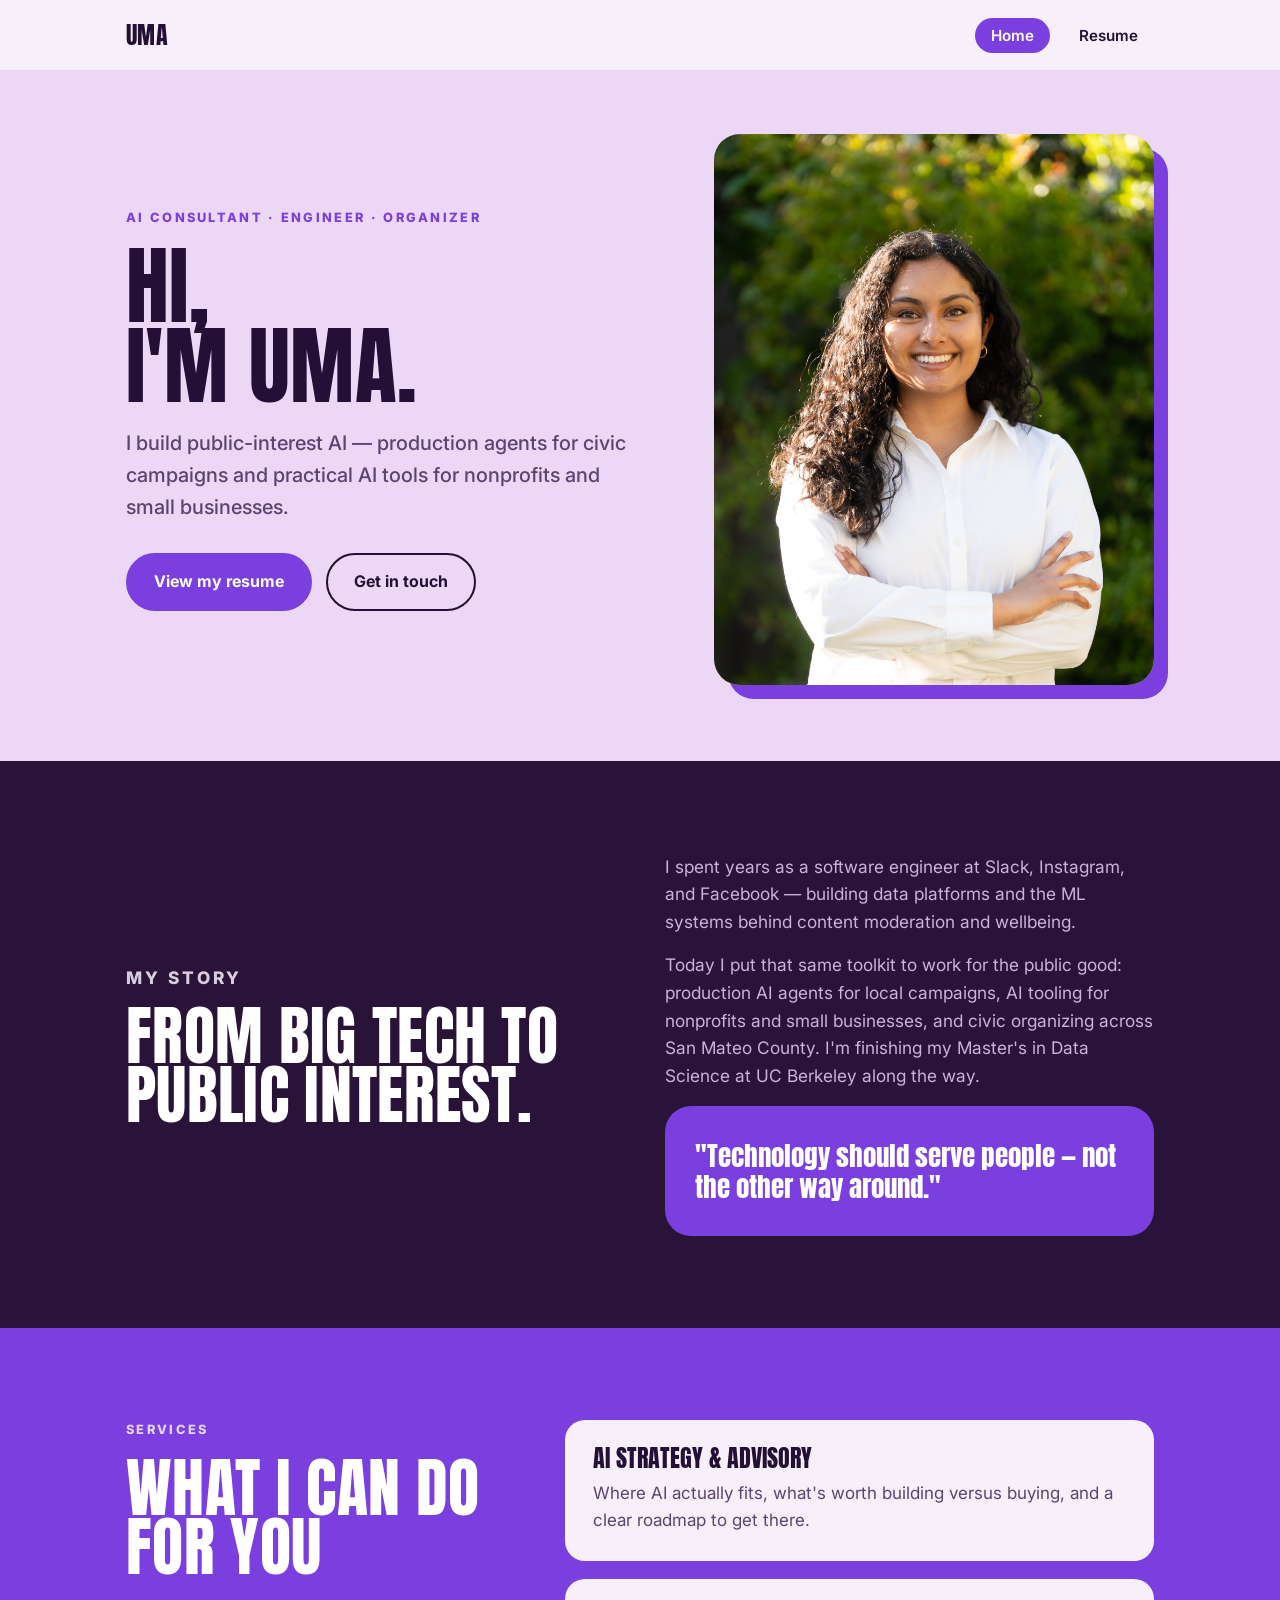
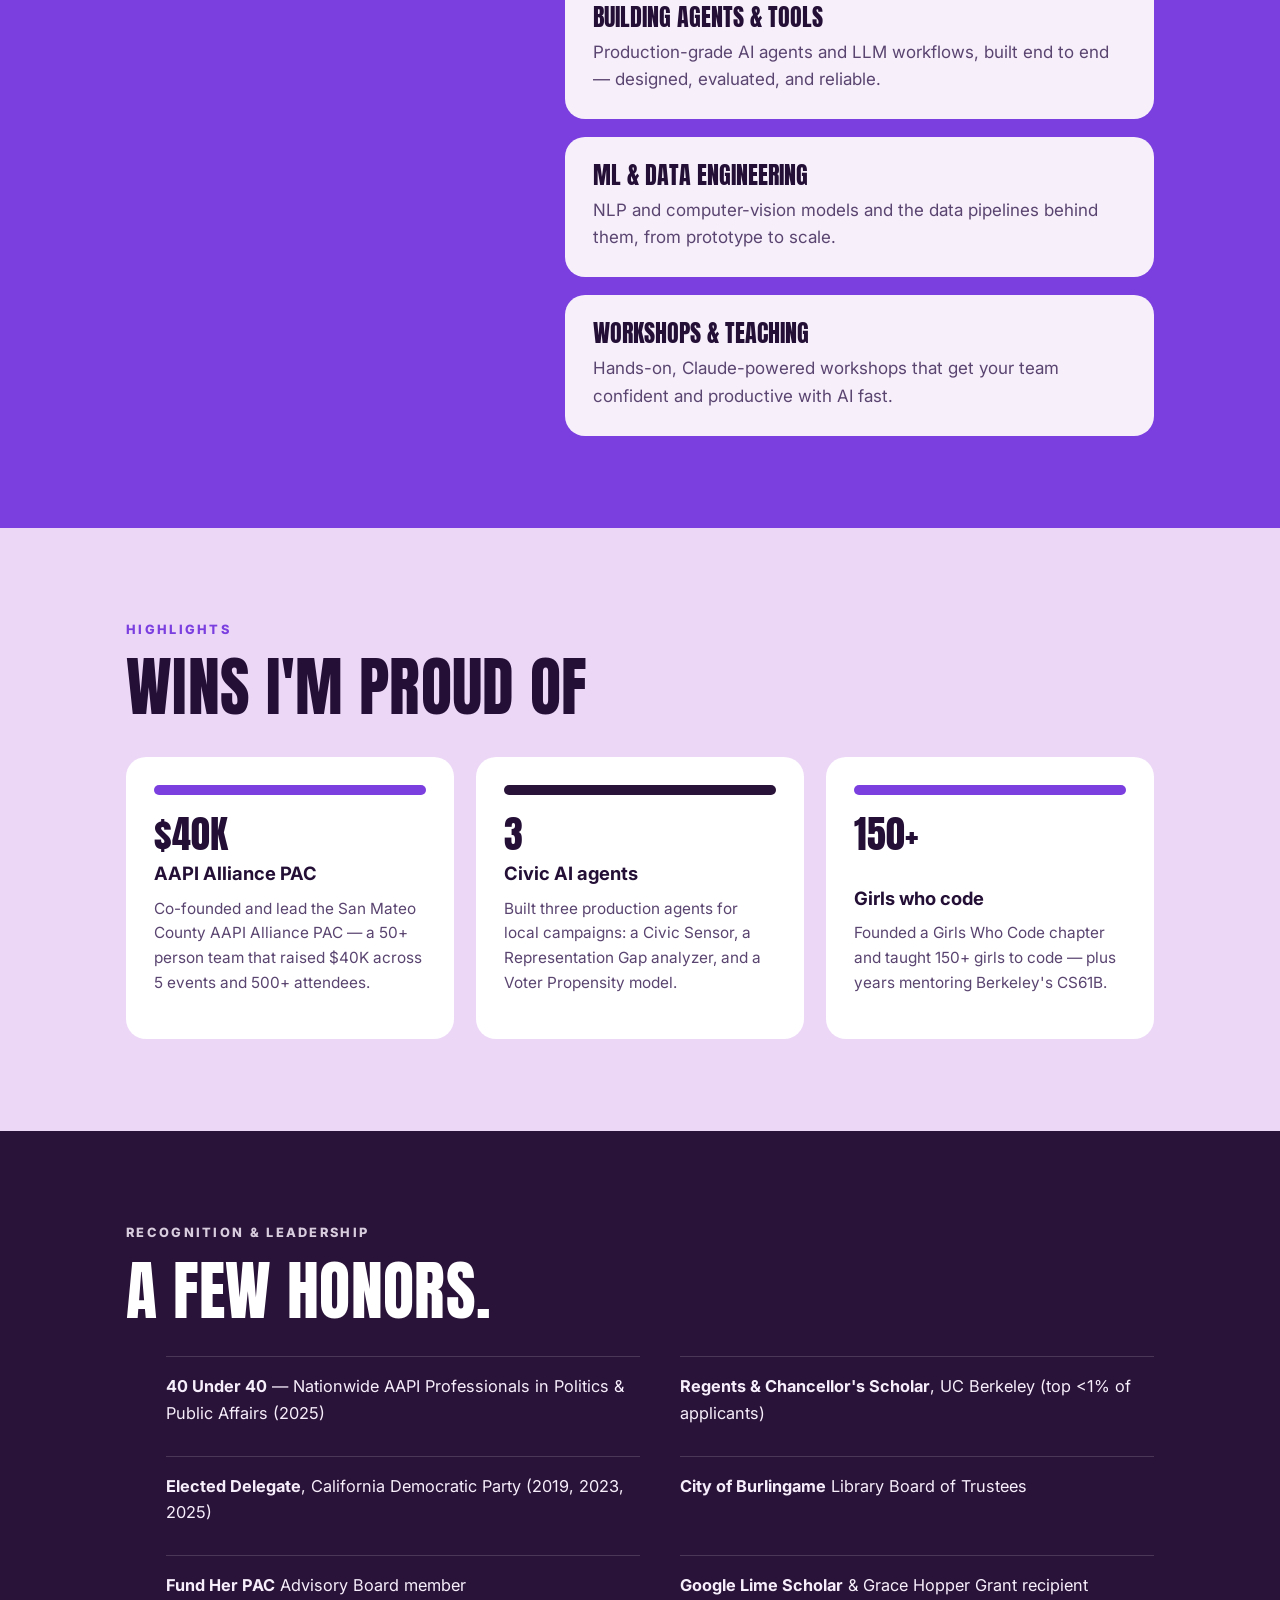
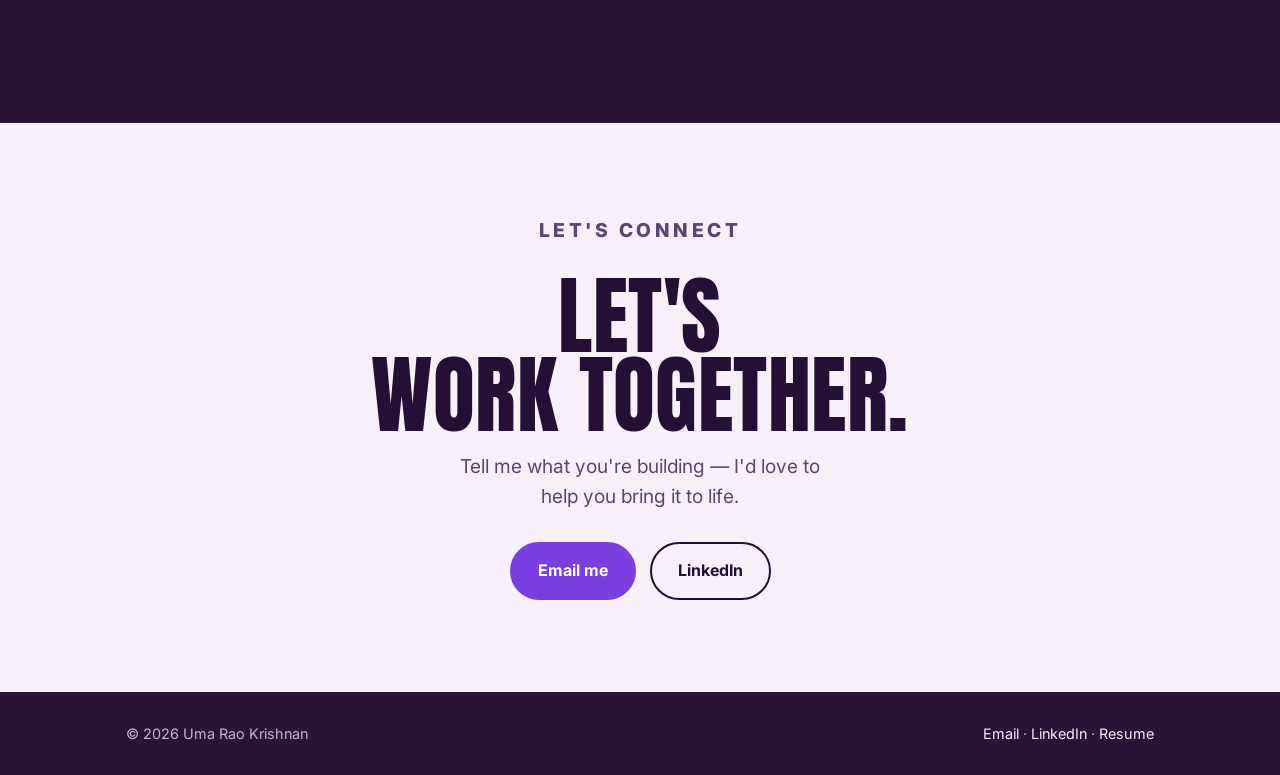
==== index.html @ 7eb32041 "Initial site: bold purple personal site + resume Two-page static site (plain HTML/CSS) for Uma Rao K" ====
<!DOCTYPE html>
<html lang="en">
<head>
  <meta charset="UTF-8" />
  <meta name="viewport" content="width=device-width, initial-scale=1.0" />
  <title>Uma Rao Krishnan</title>
  <meta name="description" content="Uma Rao Krishnan — public-interest AI consultant and engineer, UC Berkeley Master's in Data Science, civic organizer." />
  <link rel="preconnect" href="https://fonts.googleapis.com" />
  <link rel="preconnect" href="https://fonts.gstatic.com" crossorigin />
  <link href="https://fonts.googleapis.com/css2?family=Anton&family=Inter:wght@400;500;600;700;800&display=swap" rel="stylesheet" />
  <link rel="stylesheet" href="css/styles.css" />
</head>
<body>

  <nav class="nav">
    <div class="nav-inner">
      <a class="logo" href="index.html">Uma</a>
      <div class="nav-links">
        <a href="index.html" class="active">Home</a>
        <a href="resume.html">Resume</a>
      </div>
    </div>
  </nav>

  <!-- ============================ HERO ============================ -->
  <header class="hero">
    <div class="wrap hero-grid">
      <div>
        <p class="eyebrow">AI Consultant · Engineer · Organizer</p>
        <h1 class="h-xl">Hi,<br />I'm Uma.</h1>
        <p class="tagline">I build public-interest AI — production agents for civic campaigns and practical AI tools for nonprofits and small businesses.</p>
        <div class="btns">
          <a href="resume.html" class="btn solid-grape">View my resume</a>
          <a href="#connect" class="btn ghost">Get in touch</a>
        </div>
      </div>
      <img class="hero-photo" src="assets/headshot.jpeg" alt="Uma Rao Krishnan" />
    </div>
  </header>

  <!-- =========================== STORY =========================== -->
  <section class="sec bg-dark story">
    <div class="wrap story-grid">
      <div>
        <p class="eyebrow">My story</p>
        <h2 class="h-lg">From big&nbsp;tech to public&nbsp;interest.</h2>
      </div>
      <div>
        <p>I spent years as a software engineer at Slack, Instagram, and Facebook — building data platforms and the ML systems behind content moderation and wellbeing.</p>
        <p>Today I put that same toolkit to work for the public good: production AI agents for local campaigns, AI tooling for nonprofits and small businesses, and civic organizing across San Mateo County. I'm finishing my Master's in Data Science at UC Berkeley along the way.</p>
        <div class="quote">"Technology should serve people — not the other way around."</div>
      </div>
    </div>
  </section>

  <!-- ======================= WHAT I CAN DO ======================= -->
  <section class="sec bg-grape">
    <div class="wrap do-grid">
      <div>
        <p class="eyebrow">Services</p>
        <h2 class="h-lg">What I can do for you</h2>
      </div>
      <div class="cards">
        <div class="card">
          <p class="tag">AI strategy &amp; advisory</p>
          <p>Where AI actually fits, what's worth building versus buying, and a clear roadmap to get there.</p>
        </div>
        <div class="card">
          <p class="tag">Building agents &amp; tools</p>
          <p>Production-grade AI agents and LLM workflows, built end to end — designed, evaluated, and reliable.</p>
        </div>
        <div class="card">
          <p class="tag">ML &amp; data engineering</p>
          <p>NLP and computer-vision models and the data pipelines behind them, from prototype to scale.</p>
        </div>
        <div class="card">
          <p class="tag">Workshops &amp; teaching</p>
          <p>Hands-on, Claude-powered workshops that get your team confident and productive with AI fast.</p>
        </div>
      </div>
    </div>
  </section>

  <!-- =========================== WINS ============================ -->
  <section class="sec bg-lilac">
    <div class="wrap">
      <div class="wins-head">
        <div>
          <p class="eyebrow">Highlights</p>
          <h2 class="h-lg">Wins I'm proud of</h2>
        </div>
      </div>
      <div class="wins">
        <div class="win">
          <div class="swatch" style="background:var(--grape)"></div>
          <p class="num">$40K</p>
          <h3>AAPI Alliance PAC</h3>
          <p>Co-founded and lead the San Mateo County AAPI Alliance PAC — a 50+ person team that raised $40K across 5 events and 500+ attendees.</p>
        </div>
        <div class="win">
          <div class="swatch" style="background:var(--aubergine)"></div>
          <p class="num">3</p>
          <h3>Civic AI agents</h3>
          <p>Built three production agents for local campaigns: a Civic Sensor, a Representation Gap analyzer, and a Voter Propensity model.</p>
        </div>
        <div class="win">
          <div class="swatch" style="background:var(--grape)"></div>
          <p class="num">150+</p>
          <h3>Girls who code</h3>
          <p>Founded a Girls Who Code chapter and taught 150+ girls to code — plus years mentoring Berkeley's CS61B.</p>
        </div>
      </div>
    </div>
  </section>

  <!-- ======================== RECOGNITION ======================== -->
  <section class="sec bg-dark">
    <div class="wrap">
      <p class="eyebrow">Recognition &amp; leadership</p>
      <h2 class="h-lg">A few honors.</h2>
      <ul class="recog">
        <li><b>40 Under 40</b> — Nationwide AAPI Professionals in Politics &amp; Public Affairs (2025)</li>
        <li><b>Regents &amp; Chancellor's Scholar</b>, UC Berkeley (top &lt;1% of applicants)</li>
        <li><b>Elected Delegate</b>, California Democratic Party (2019, 2023, 2025)</li>
        <li><b>City of Burlingame</b> Library Board of Trustees</li>
        <li><b>Fund Her PAC</b> Advisory Board member</li>
        <li><b>Google Lime Scholar</b> &amp; Grace Hopper Grant recipient</li>
      </ul>
    </div>
  </section>

  <!-- ========================== CONNECT ========================== -->
  <section class="sec bg-cream connect" id="connect">
    <div class="wrap">
      <p class="eyebrow">Let's connect</p>
      <h2 class="h-xl">Let's<br />work together.</h2>
      <p>Tell me what you're building — I'd love to help you bring it to life.</p>
      <div class="btns">
        <a href="mailto:umakrishnan@berkeley.edu" class="btn solid-grape">Email me</a>
        <a href="https://www.linkedin.com/in/uma-krishnan/" target="_blank" rel="noopener" class="btn ghost">LinkedIn</a>
      </div>
    </div>
  </section>

  <footer class="foot">
    <div class="wrap">
      <span>© <span id="yr">2026</span> Uma Rao Krishnan</span>
      <span>
        <a href="mailto:umakrishnan@berkeley.edu">Email</a> ·
        <a href="https://www.linkedin.com/in/uma-krishnan/" target="_blank" rel="noopener">LinkedIn</a> ·
        <a href="resume.html">Resume</a>
      </span>
    </div>
  </footer>

  <script src="js/main.js"></script>
</body>
</html>
---- css/styles.css ----
/* ============================================================
   Uma Rao Krishnan — personal site
   "Bold & Poppy" layout (inspired by a Canva template),
   retuned to an all-purple palette. Plain HTML/CSS, no build.
   Retune everything from the color variables in :root.
   ============================================================ */

:root {
  /* Purple color-block palette */
  --cream:     #f7f0fb;   /* lightest lavender-white          */
  --lilac:     #ecd7f7;   /* soft light-purple block          */
  --grape:     #7b3fe0;   /* vivid violet pop block           */
  --grape-dk:  #6a2fce;   /* button hover                     */
  --aubergine: #2a1338;   /* deep plum dark block             */
  --aubergine2:#3c1d51;   /* card on dark                     */

  --ink:       #241036;   /* near-black plum text             */
  --ink-soft:  #5a4470;   /* muted text on light              */
  --on-dark:   #f7eefc;   /* text on dark blocks              */
  --on-dark-s: #c9b2dd;   /* muted text on dark               */

  --display: "Anton", "Arial Narrow", sans-serif;
  --sans: "Inter", -apple-system, BlinkMacSystemFont, "Segoe UI", sans-serif;

  --maxw: 1080px;
  --rad: 26px;
}

* { box-sizing: border-box; }
html { scroll-behavior: smooth; }

body {
  margin: 0;
  font-family: var(--sans);
  color: var(--ink);
  background: var(--cream);
  line-height: 1.6;
  font-size: 17px;
  -webkit-font-smoothing: antialiased;
}

img { max-width: 100%; display: block; }
a { color: inherit; }

.wrap { max-width: var(--maxw); margin: 0 auto; padding: 0 26px; }

/* Big poppy headings */
h1, h2, .display {
  font-family: var(--display); font-weight: 400; text-transform: uppercase;
  line-height: .92; letter-spacing: .005em; margin: 0;
}

/* ------------------------------ Nav -------------------------------- */
.nav {
  position: sticky; top: 0; z-index: 50; background: var(--cream);
}
.nav-inner {
  max-width: var(--maxw); margin: 0 auto; padding: 16px 26px;
  display: flex; align-items: center; justify-content: space-between;
}
.logo { font-family: var(--display); font-size: 1.5rem; text-transform: uppercase; letter-spacing: .02em; text-decoration: none; color: var(--ink); }
.nav-links a {
  text-decoration: none; font-weight: 600; font-size: .95rem; color: var(--ink);
  margin-left: 8px; padding: 8px 16px; border-radius: 999px;
}
.nav-links a:hover { background: var(--lilac); }
.nav-links a.active { background: var(--grape); color: #fff; }

/* ---------------------------- Buttons ------------------------------ */
.btn {
  display: inline-flex; align-items: center; gap: 8px; cursor: pointer;
  font-family: var(--sans); font-weight: 700; font-size: 1rem;
  padding: 14px 26px; border-radius: 999px; border: 2px solid var(--ink);
  background: var(--ink); color: var(--cream); text-decoration: none;
  transition: transform .14s ease, background .2s, color .2s;
}
.btn:hover { transform: translateY(-2px); }
.btn.solid-grape { background: var(--grape); border-color: var(--grape); color: #fff; }
.btn.solid-grape:hover { background: var(--grape-dk); border-color: var(--grape-dk); }
.btn.ghost { background: transparent; color: var(--ink); }
.btn.ghost:hover { background: var(--ink); color: var(--cream); }
.btn.on-dark { background: var(--cream); color: var(--ink); border-color: var(--cream); }
.btn.on-dark:hover { background: var(--lilac); border-color: var(--lilac); }

/* --------------------------- Sections ------------------------------ */
.sec { padding: 92px 0; }
.bg-lilac { background: var(--lilac); }
.bg-grape { background: var(--grape); color: var(--on-dark); }
.bg-dark  { background: var(--aubergine); color: var(--on-dark); }
.bg-cream { background: var(--cream); }
.bg-grape h2, .bg-dark h2 { color: #fff; }

.eyebrow {
  font-weight: 800; text-transform: uppercase; letter-spacing: .18em;
  font-size: .8rem; color: var(--grape); margin: 0 0 18px;
}
.bg-grape .eyebrow, .bg-dark .eyebrow { color: var(--on-dark); opacity: .85; }

.h-xl { font-size: clamp(2.8rem, 8vw, 5.4rem); }
.h-lg { font-size: clamp(2.4rem, 6vw, 4rem); }

/* ------------------------------ Hero ------------------------------- */
.hero { background: var(--lilac); padding: 64px 0 76px; }
.hero-grid { display: grid; grid-template-columns: 1.1fr .9fr; gap: 50px; align-items: center; }
.hero h1 { color: var(--ink); margin-bottom: 22px; }
.hero .tagline { font-size: 1.25rem; color: var(--ink-soft); max-width: 40ch; margin: 0 0 30px; font-weight: 500; }
.hero .btns { display: flex; gap: 14px; flex-wrap: wrap; }
.hero-photo {
  width: 100%; aspect-ratio: 4/5; object-fit: cover; border-radius: var(--rad);
  box-shadow: 14px 14px 0 0 var(--grape);
}

/* --------------------------- About/story --------------------------- */
.story-grid { display: grid; grid-template-columns: 1fr 1fr; gap: 50px; align-items: center; }
.story p { color: var(--on-dark-s); font-size: 1.08rem; margin: 0 0 16px; }
.quote {
  background: var(--grape); color: #fff; border-radius: var(--rad);
  padding: 34px 30px; font-family: var(--display); text-transform: none;
  font-size: 1.7rem; line-height: 1.15;
}

/* -------------------------- What I can do -------------------------- */
.do-grid { display: grid; grid-template-columns: .8fr 1.2fr; gap: 46px; align-items: start; }
.cards { display: grid; gap: 18px; }
.card {
  background: var(--cream); color: var(--ink); border-radius: 20px; padding: 26px 28px;
}
.card .tag { font-family: var(--display); font-size: 1.5rem; text-transform: uppercase; line-height: 1; margin: 0 0 10px; color: var(--ink); }
.card p { margin: 0; color: var(--ink-soft); }
.card .num { font-family: var(--display); font-size: 2.6rem; color: var(--grape); line-height: 1; margin: 0 0 6px; }

/* ----------------------------- Wins -------------------------------- */
.wins-head { display: flex; justify-content: space-between; align-items: flex-end; gap: 20px; flex-wrap: wrap; margin-bottom: 40px; }
.wins { display: grid; grid-template-columns: repeat(3, 1fr); gap: 22px; }
.win {
  background: #fff; border-radius: 20px; padding: 28px; display: flex; flex-direction: column;
}
.win .swatch { height: 10px; border-radius: 999px; margin-bottom: 20px; }
.win .num { font-family: var(--display); font-size: 2.4rem; line-height: 1; color: var(--ink); margin: 0 0 6px; }
.win h3 { font-size: 1.15rem; margin: 0 0 8px; color: var(--ink); }
.win p { margin: 0 0 16px; color: var(--ink-soft); font-size: .96rem; flex: 1; }
.win .lnk { font-weight: 700; color: var(--grape); text-decoration: none; }
.win .lnk:hover { text-decoration: underline; }

/* ------------------------- Recognition list ------------------------ */
.recog { display: grid; grid-template-columns: repeat(2, 1fr); gap: 14px 40px; margin-top: 36px; }
.recog li {
  list-style: none; padding: 16px 0; border-top: 1px solid rgba(255,255,255,.15);
  color: var(--on-dark); font-size: 1.02rem;
}
.recog li b { font-weight: 700; }

/* ---------------------------- Connect ------------------------------ */
.connect { text-align: center; }
.connect h2 { margin-bottom: 16px; }
.connect p { font-size: 1.2rem; color: var(--ink-soft); max-width: 32ch; margin: 0 auto 30px; }
.connect .btns { display: flex; gap: 14px; justify-content: center; flex-wrap: wrap; }

/* ---------------------------- Footer ------------------------------- */
.foot { background: var(--aubergine); color: var(--on-dark-s); padding: 30px 0; font-size: .9rem; }
.foot .wrap { display: flex; justify-content: space-between; gap: 14px; flex-wrap: wrap; }
.foot a { color: var(--on-dark); text-decoration: none; }
.foot a:hover { text-decoration: underline; }

/* ====================== Resume page ============================ */
.resume-hero { background: var(--lilac); padding: 60px 0; }
.resume-hero h1 { color: var(--ink); margin-bottom: 16px; }
.resume-hero .title { font-size: 1.15rem; color: var(--ink-soft); font-weight: 600; margin: 0 0 18px; }
.resume-hero .meta { display: flex; flex-wrap: wrap; gap: 8px 18px; font-weight: 600; }
.resume-hero .meta a { color: var(--grape); text-decoration: none; }
.resume-hero .meta span { color: var(--ink-soft); }

.resume-body { padding: 64px 0; }
.res-section { margin-bottom: 48px; }
.res-section > h2 {
  font-size: 1.8rem; color: var(--ink); margin-bottom: 22px;
  padding-bottom: 12px; border-bottom: 4px solid var(--grape);
}
.res-entry { margin-bottom: 24px; }
.res-entry:last-child { margin-bottom: 0; }
.res-entry .row { display: flex; justify-content: space-between; gap: 12px; align-items: baseline; flex-wrap: wrap; }
.res-entry .role { font-weight: 700; color: var(--ink); font-size: 1.06rem; }
.res-entry .org { color: var(--grape); font-weight: 700; }
.res-entry .date { font-weight: 600; font-size: .85rem; color: var(--ink-soft); white-space: nowrap; }
.res-entry ul { margin: 8px 0 0; padding-left: 18px; color: var(--ink-soft); }
.res-entry ul li { margin: 5px 0; }

.chips { display: flex; flex-wrap: wrap; gap: 9px; }
.chip { background: var(--lilac); color: var(--ink); padding: 7px 14px; border-radius: 999px; font-size: .9rem; font-weight: 600; }
.skill-row { margin-bottom: 18px; }
.skill-row .skill-label { font-weight: 800; text-transform: uppercase; letter-spacing: .06em; color: var(--ink); font-size: .85rem; margin-bottom: 9px; }
.award-list { margin: 0; padding-left: 18px; color: var(--ink-soft); }
.award-list li { margin: 7px 0; }

/* Scroll reveal */
.reveal { opacity: 0; transform: translateY(20px); transition: opacity .6s ease, transform .6s ease; }
.reveal.in { opacity: 1; transform: none; }

/* --------------------------- Responsive ---------------------------- */
@media (max-width: 820px) {
  .sec { padding: 64px 0; }
  .hero-grid, .story-grid, .do-grid { grid-template-columns: 1fr; gap: 34px; }
  .hero-photo { order: -1; max-width: 360px; }
  .wins, .recog { grid-template-columns: 1fr; }
  .hero { padding: 40px 0 56px; }
}

@media (prefers-reduced-motion: reduce) {
  html { scroll-behavior: auto; }
  .reveal { opacity: 1; transform: none; transition: none; }
}
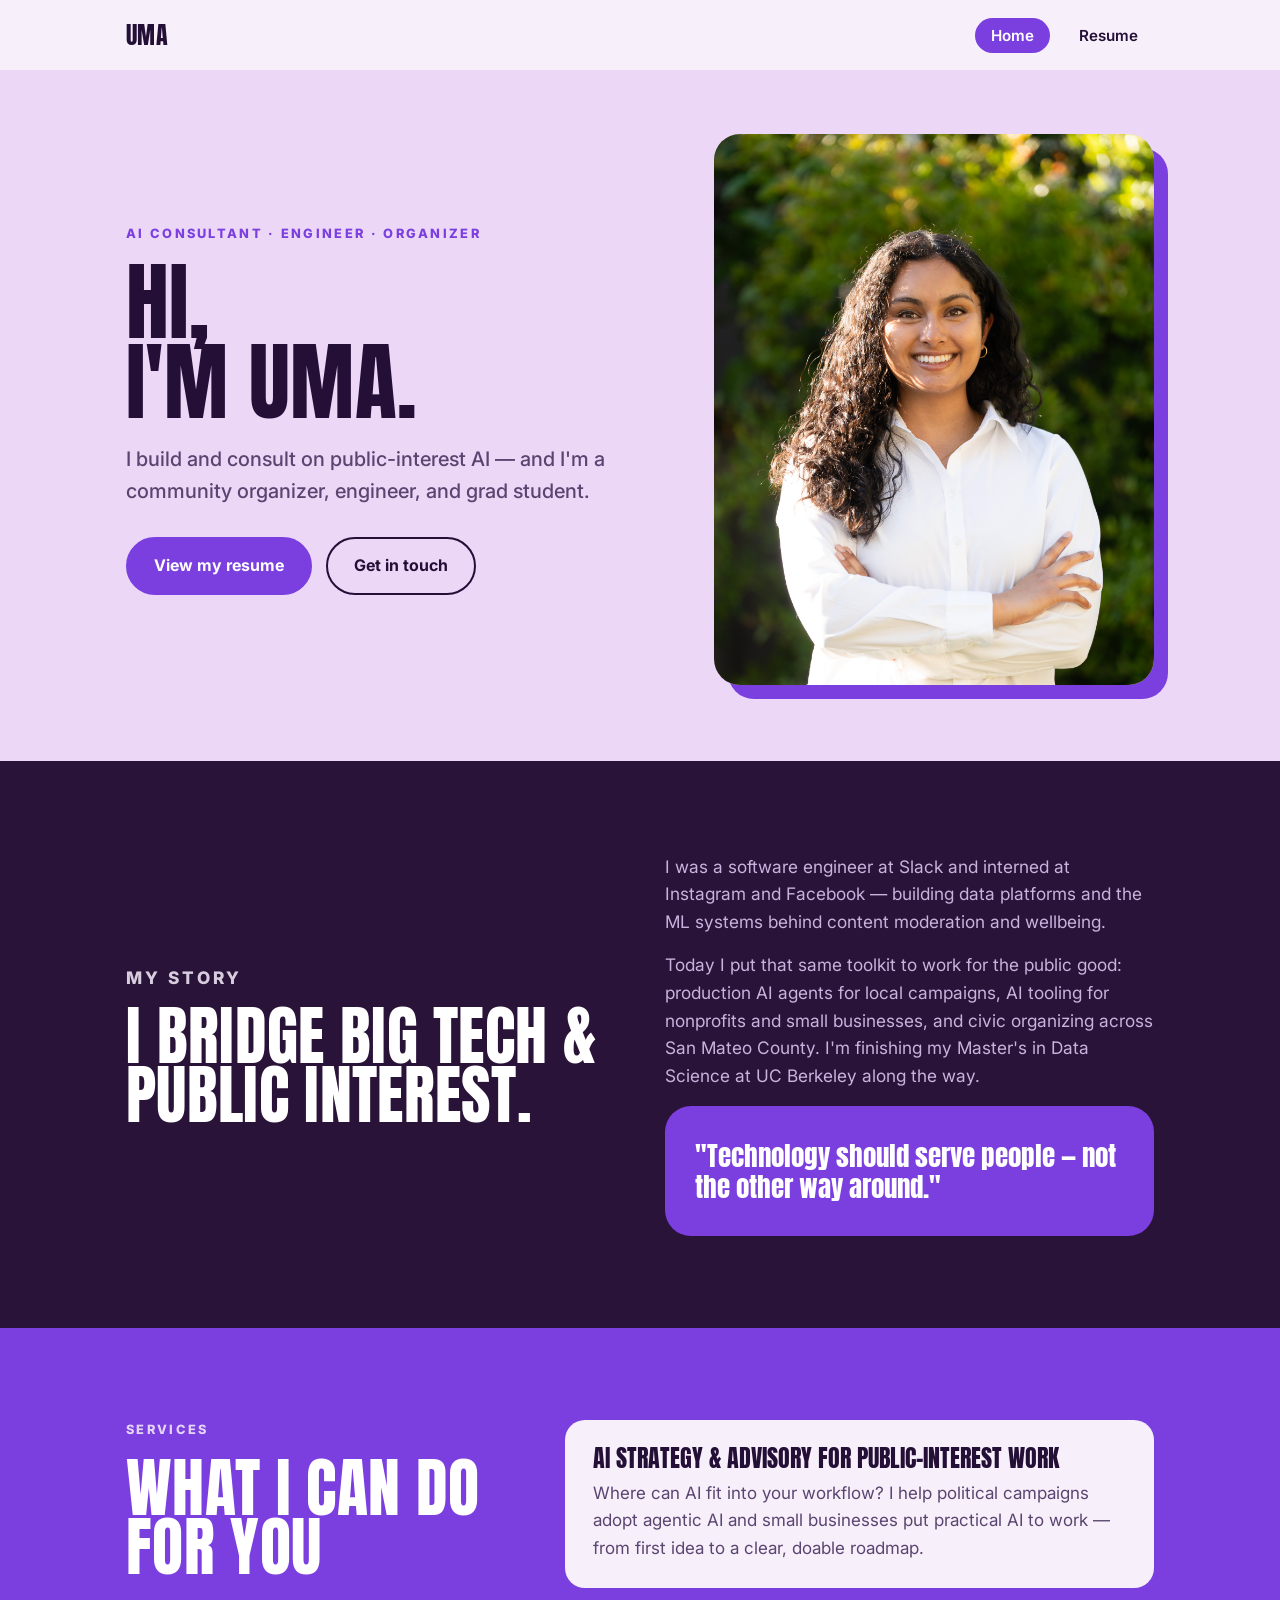
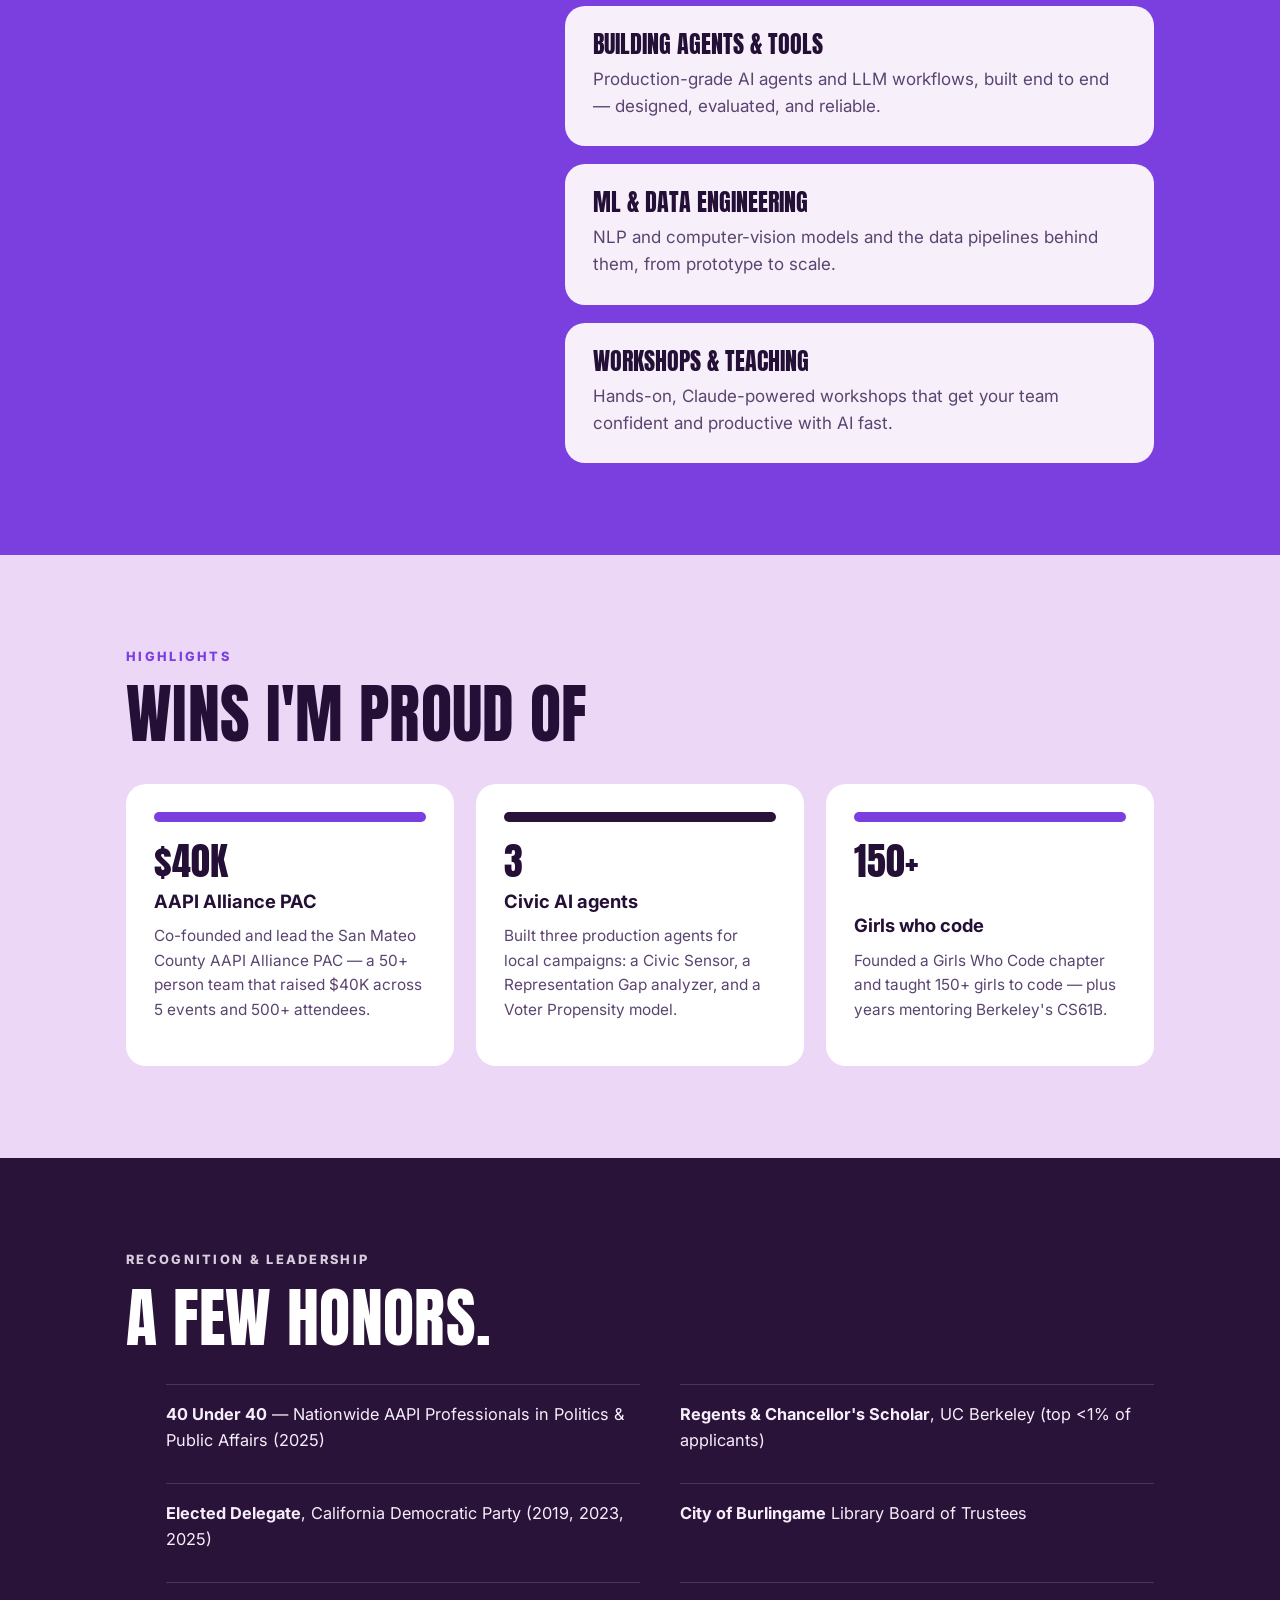
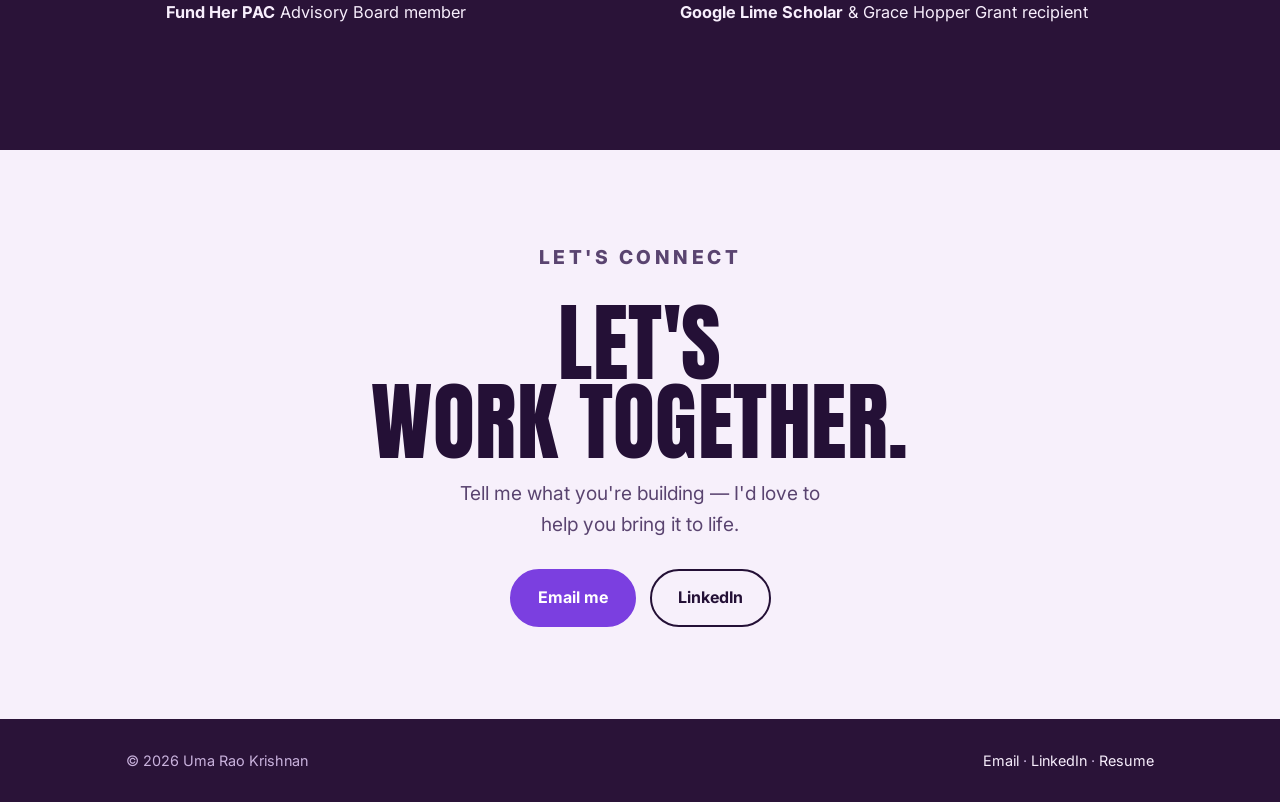
==== commit b1978b42: "Refine home & resume copy: accurate positioning + bridge framing Home (index.html): - Hero tagline r" ====
--- a/index.html
+++ b/index.html
@@ -28,7 +28,7 @@
       <div>
         <p class="eyebrow">AI Consultant · Engineer · Organizer</p>
         <h1 class="h-xl">Hi,<br />I'm Uma.</h1>
-        <p class="tagline">I build public-interest AI — production agents for civic campaigns and practical AI tools for nonprofits and small businesses.</p>
+        <p class="tagline">I build and consult on public-interest AI — and I'm a community organizer, engineer, and grad student.</p>
         <div class="btns">
           <a href="resume.html" class="btn solid-grape">View my resume</a>
           <a href="#connect" class="btn ghost">Get in touch</a>
@@ -43,10 +43,10 @@
     <div class="wrap story-grid">
       <div>
         <p class="eyebrow">My story</p>
-        <h2 class="h-lg">From big&nbsp;tech to public&nbsp;interest.</h2>
+        <h2 class="h-lg">I bridge big&nbsp;tech &amp; public&nbsp;interest.</h2>
       </div>
       <div>
-        <p>I spent years as a software engineer at Slack, Instagram, and Facebook — building data platforms and the ML systems behind content moderation and wellbeing.</p>
+        <p>I was a software engineer at Slack and interned at Instagram and Facebook — building data platforms and the ML systems behind content moderation and wellbeing.</p>
         <p>Today I put that same toolkit to work for the public good: production AI agents for local campaigns, AI tooling for nonprofits and small businesses, and civic organizing across San Mateo County. I'm finishing my Master's in Data Science at UC Berkeley along the way.</p>
         <div class="quote">"Technology should serve people — not the other way around."</div>
       </div>
@@ -62,8 +62,8 @@
       </div>
       <div class="cards">
         <div class="card">
-          <p class="tag">AI strategy &amp; advisory</p>
-          <p>Where AI actually fits, what's worth building versus buying, and a clear roadmap to get there.</p>
+          <p class="tag">AI strategy &amp; advisory for public-interest work</p>
+          <p>Where can AI fit into your workflow? I help political campaigns adopt agentic AI and small businesses put practical AI to work — from first idea to a clear, doable roadmap.</p>
         </div>
         <div class="card">
           <p class="tag">Building agents &amp; tools</p>
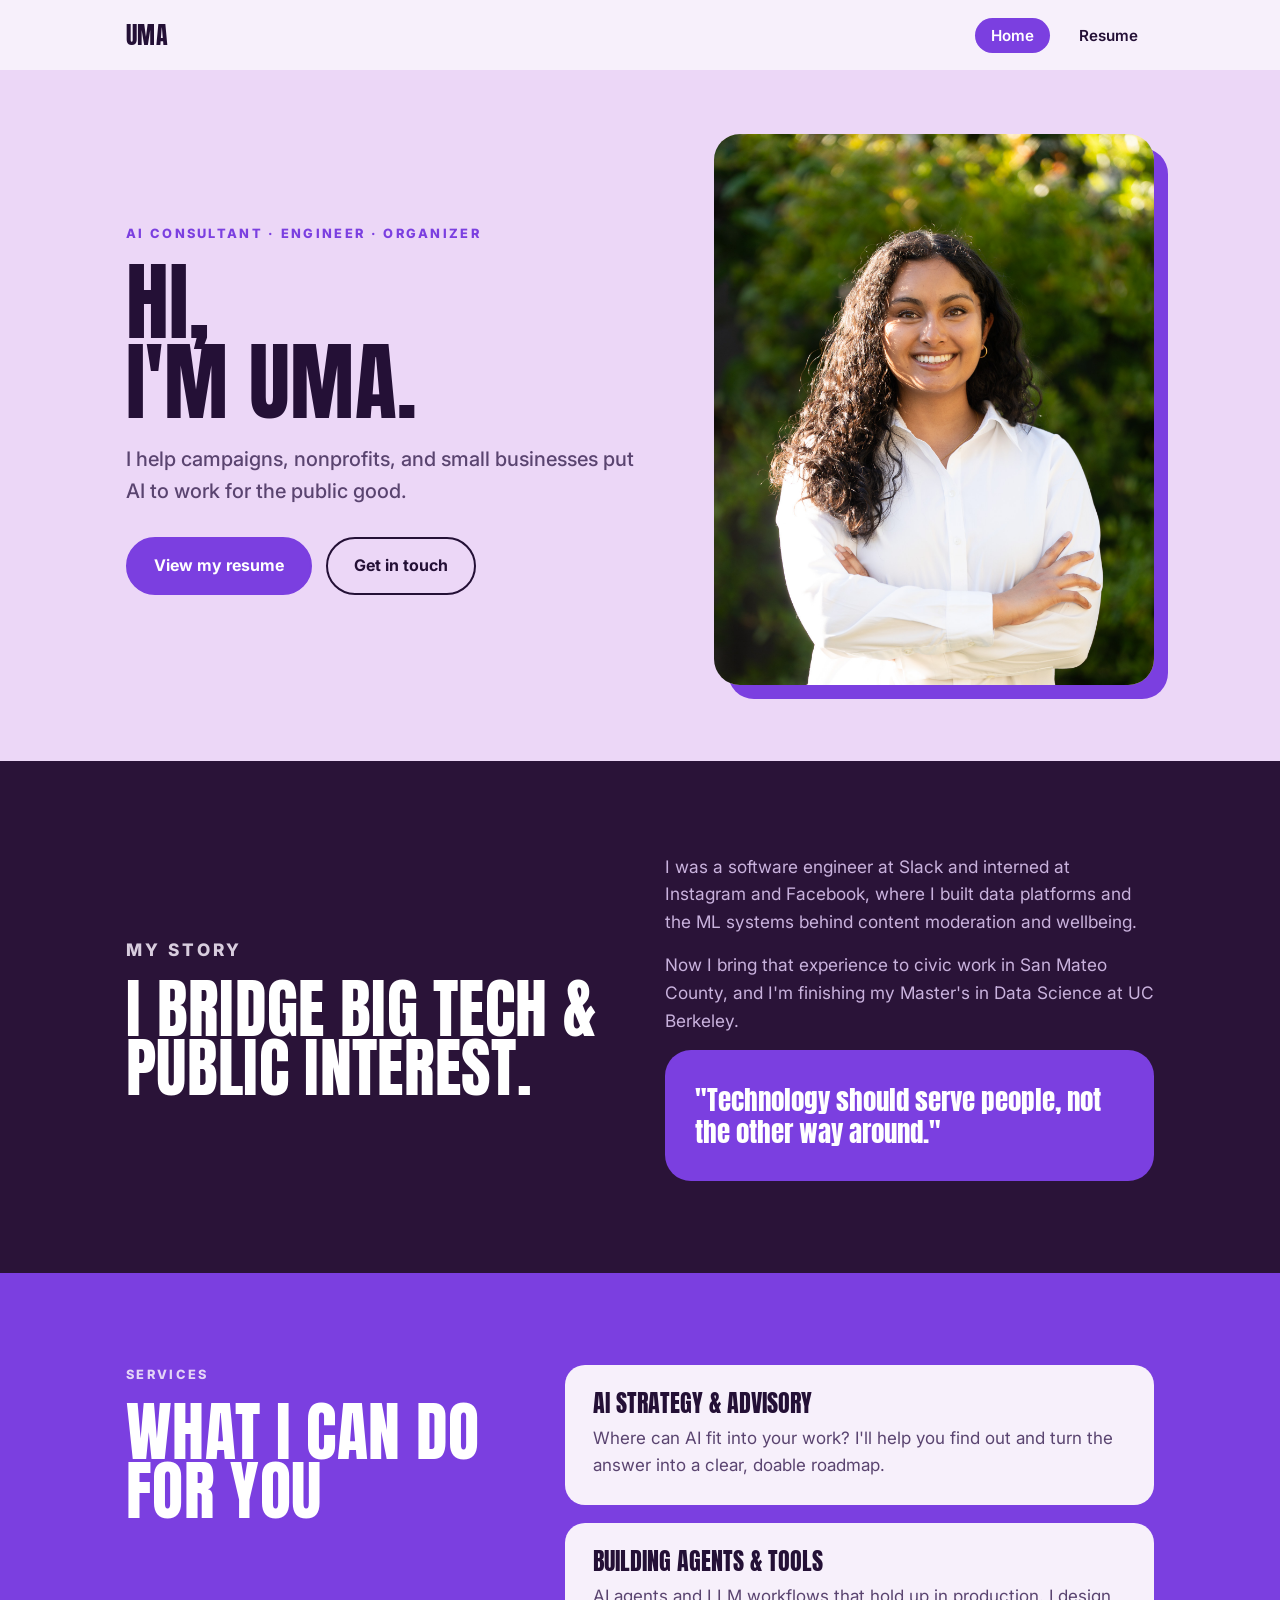
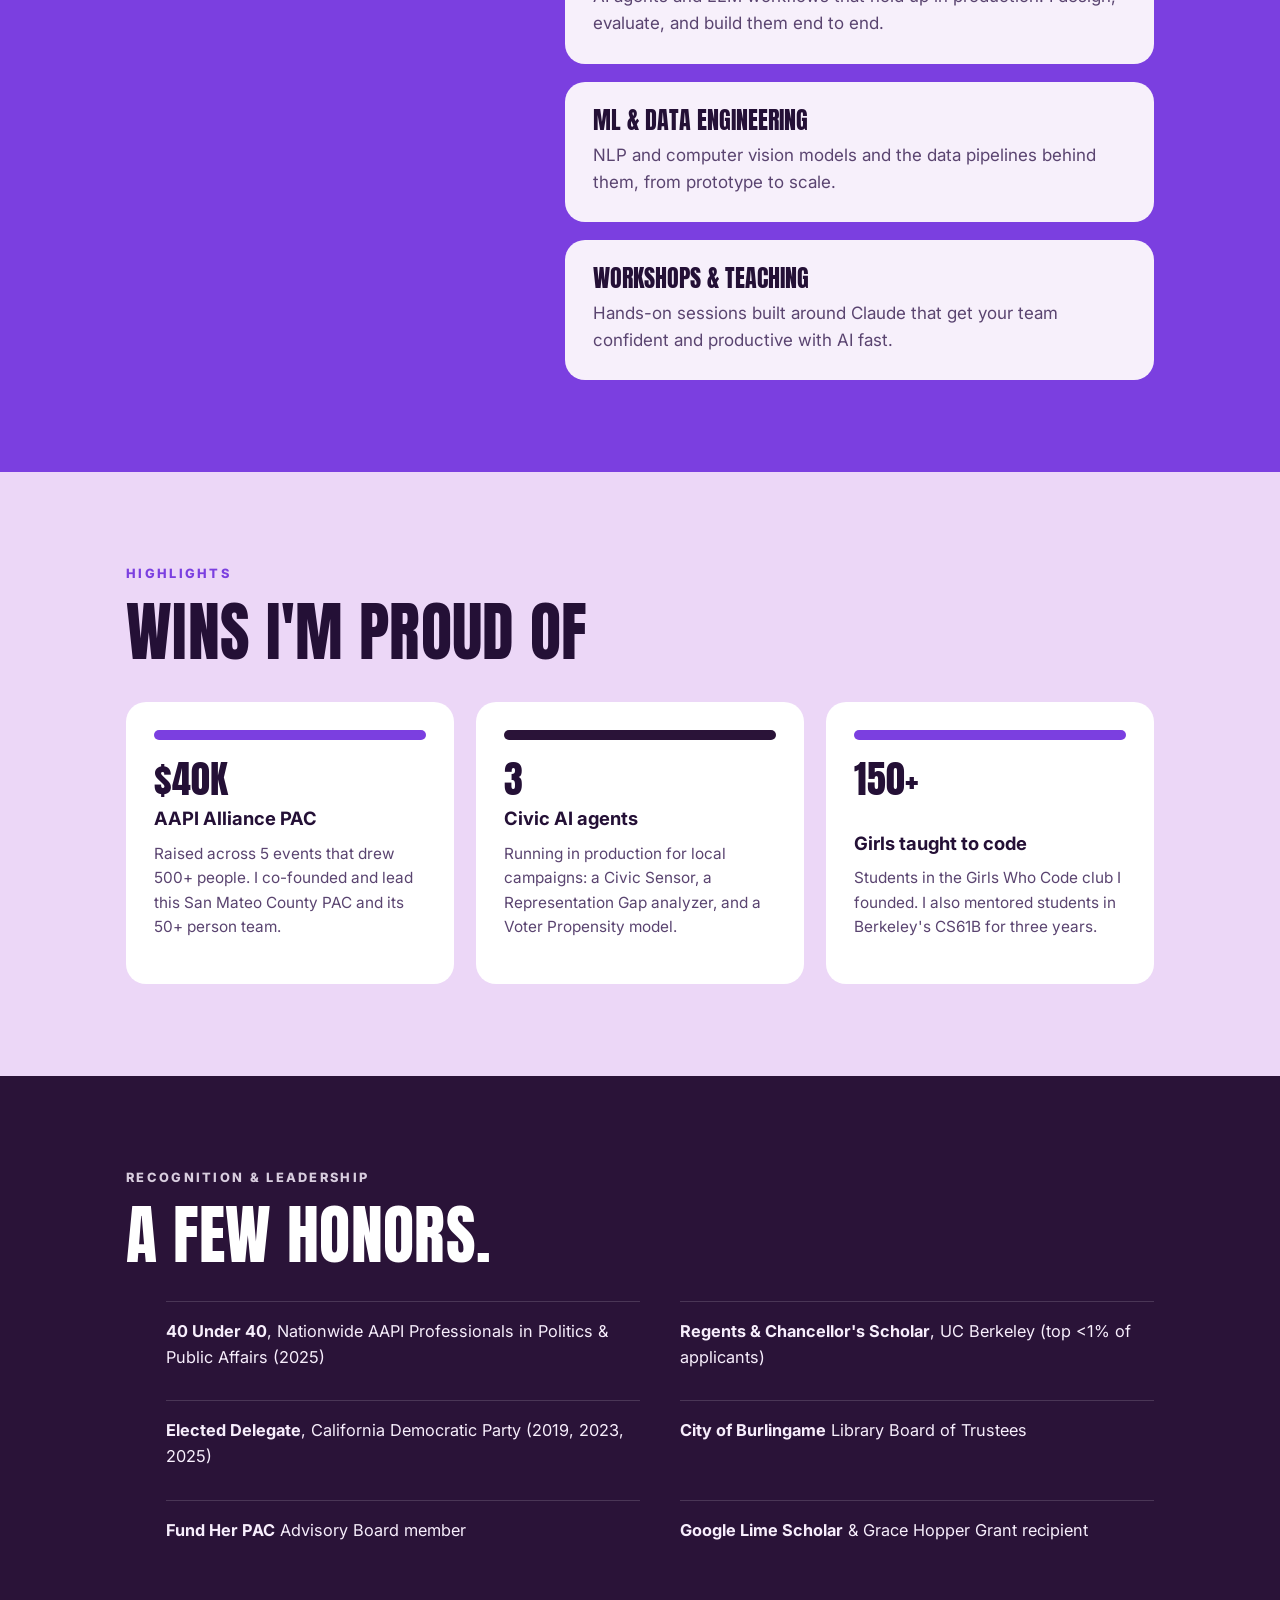
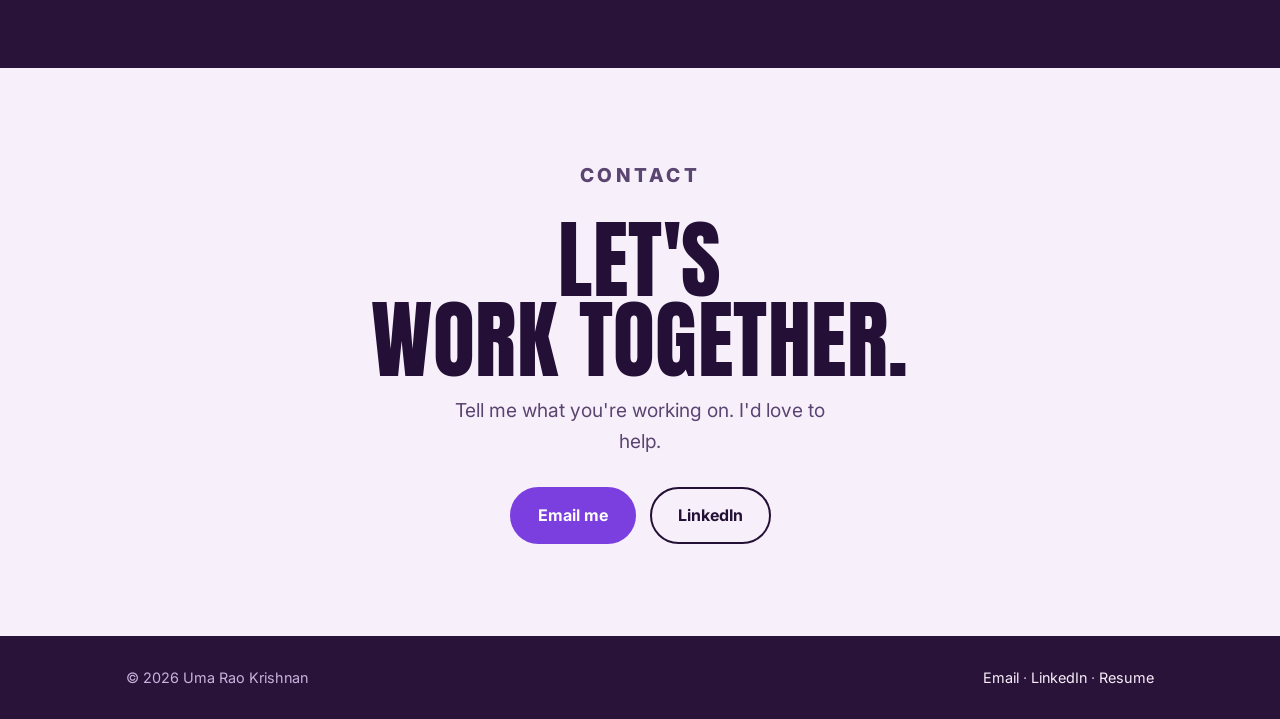
==== commit be11998f: "Tighten site copy: drop em dashes and repeated lines Rewrite sentences that leaned on em dashes, cut" ====
--- a/index.html
+++ b/index.html
@@ -4,7 +4,7 @@
   <meta charset="UTF-8" />
   <meta name="viewport" content="width=device-width, initial-scale=1.0" />
   <title>Uma Rao Krishnan</title>
-  <meta name="description" content="Uma Rao Krishnan — public-interest AI consultant and engineer, UC Berkeley Master's in Data Science, civic organizer." />
+  <meta name="description" content="Uma Rao Krishnan is an AI consultant and engineer, a UC Berkeley data science grad student, and a civic organizer." />
   <link rel="preconnect" href="https://fonts.googleapis.com" />
   <link rel="preconnect" href="https://fonts.gstatic.com" crossorigin />
   <link href="https://fonts.googleapis.com/css2?family=Anton&family=Inter:wght@400;500;600;700;800&display=swap" rel="stylesheet" />
@@ -28,7 +28,7 @@
       <div>
         <p class="eyebrow">AI Consultant · Engineer · Organizer</p>
         <h1 class="h-xl">Hi,<br />I'm Uma.</h1>
-        <p class="tagline">I build and consult on public-interest AI — and I'm a community organizer, engineer, and grad student.</p>
+        <p class="tagline">I help campaigns, nonprofits, and small businesses put AI to work for the public good.</p>
         <div class="btns">
           <a href="resume.html" class="btn solid-grape">View my resume</a>
           <a href="#connect" class="btn ghost">Get in touch</a>
@@ -46,9 +46,9 @@
         <h2 class="h-lg">I bridge big&nbsp;tech &amp; public&nbsp;interest.</h2>
       </div>
       <div>
-        <p>I was a software engineer at Slack and interned at Instagram and Facebook — building data platforms and the ML systems behind content moderation and wellbeing.</p>
-        <p>Today I put that same toolkit to work for the public good: production AI agents for local campaigns, AI tooling for nonprofits and small businesses, and civic organizing across San Mateo County. I'm finishing my Master's in Data Science at UC Berkeley along the way.</p>
-        <div class="quote">"Technology should serve people — not the other way around."</div>
+        <p>I was a software engineer at Slack and interned at Instagram and Facebook, where I built data platforms and the ML systems behind content moderation and wellbeing.</p>
+        <p>Now I bring that experience to civic work in San Mateo County, and I'm finishing my Master's in Data Science at UC Berkeley.</p>
+        <div class="quote">"Technology should serve people, not the other way around."</div>
       </div>
     </div>
   </section>
@@ -62,20 +62,20 @@
       </div>
       <div class="cards">
         <div class="card">
-          <p class="tag">AI strategy &amp; advisory for public-interest work</p>
-          <p>Where can AI fit into your workflow? I help political campaigns adopt agentic AI and small businesses put practical AI to work — from first idea to a clear, doable roadmap.</p>
+          <p class="tag">AI strategy &amp; advisory</p>
+          <p>Where can AI fit into your work? I'll help you find out and turn the answer into a clear, doable roadmap.</p>
         </div>
         <div class="card">
           <p class="tag">Building agents &amp; tools</p>
-          <p>Production-grade AI agents and LLM workflows, built end to end — designed, evaluated, and reliable.</p>
+          <p>AI agents and LLM workflows that hold up in production. I design, evaluate, and build them end to end.</p>
         </div>
         <div class="card">
           <p class="tag">ML &amp; data engineering</p>
-          <p>NLP and computer-vision models and the data pipelines behind them, from prototype to scale.</p>
+          <p>NLP and computer vision models and the data pipelines behind them, from prototype to scale.</p>
         </div>
         <div class="card">
           <p class="tag">Workshops &amp; teaching</p>
-          <p>Hands-on, Claude-powered workshops that get your team confident and productive with AI fast.</p>
+          <p>Hands-on sessions built around Claude that get your team confident and productive with AI fast.</p>
         </div>
       </div>
     </div>
@@ -95,19 +95,19 @@
           <div class="swatch" style="background:var(--grape)"></div>
           <p class="num">$40K</p>
           <h3>AAPI Alliance PAC</h3>
-          <p>Co-founded and lead the San Mateo County AAPI Alliance PAC — a 50+ person team that raised $40K across 5 events and 500+ attendees.</p>
+          <p>Raised across 5 events that drew 500+ people. I co-founded and lead this San Mateo County PAC and its 50+ person team.</p>
         </div>
         <div class="win">
           <div class="swatch" style="background:var(--aubergine)"></div>
           <p class="num">3</p>
           <h3>Civic AI agents</h3>
-          <p>Built three production agents for local campaigns: a Civic Sensor, a Representation Gap analyzer, and a Voter Propensity model.</p>
+          <p>Running in production for local campaigns: a Civic Sensor, a Representation Gap analyzer, and a Voter Propensity model.</p>
         </div>
         <div class="win">
           <div class="swatch" style="background:var(--grape)"></div>
           <p class="num">150+</p>
-          <h3>Girls who code</h3>
-          <p>Founded a Girls Who Code chapter and taught 150+ girls to code — plus years mentoring Berkeley's CS61B.</p>
+          <h3>Girls taught to code</h3>
+          <p>Students in the Girls Who Code club I founded. I also mentored students in Berkeley's CS61B for three years.</p>
         </div>
       </div>
     </div>
@@ -119,7 +119,7 @@
       <p class="eyebrow">Recognition &amp; leadership</p>
       <h2 class="h-lg">A few honors.</h2>
       <ul class="recog">
-        <li><b>40 Under 40</b> — Nationwide AAPI Professionals in Politics &amp; Public Affairs (2025)</li>
+        <li><b>40 Under 40</b>, Nationwide AAPI Professionals in Politics &amp; Public Affairs (2025)</li>
         <li><b>Regents &amp; Chancellor's Scholar</b>, UC Berkeley (top &lt;1% of applicants)</li>
         <li><b>Elected Delegate</b>, California Democratic Party (2019, 2023, 2025)</li>
         <li><b>City of Burlingame</b> Library Board of Trustees</li>
@@ -132,9 +132,9 @@
   <!-- ========================== CONNECT ========================== -->
   <section class="sec bg-cream connect" id="connect">
     <div class="wrap">
-      <p class="eyebrow">Let's connect</p>
+      <p class="eyebrow">Contact</p>
       <h2 class="h-xl">Let's<br />work together.</h2>
-      <p>Tell me what you're building — I'd love to help you bring it to life.</p>
+      <p>Tell me what you're working on. I'd love to help.</p>
       <div class="btns">
         <a href="mailto:umakrishnan@berkeley.edu" class="btn solid-grape">Email me</a>
         <a href="https://www.linkedin.com/in/uma-krishnan/" target="_blank" rel="noopener" class="btn ghost">LinkedIn</a>
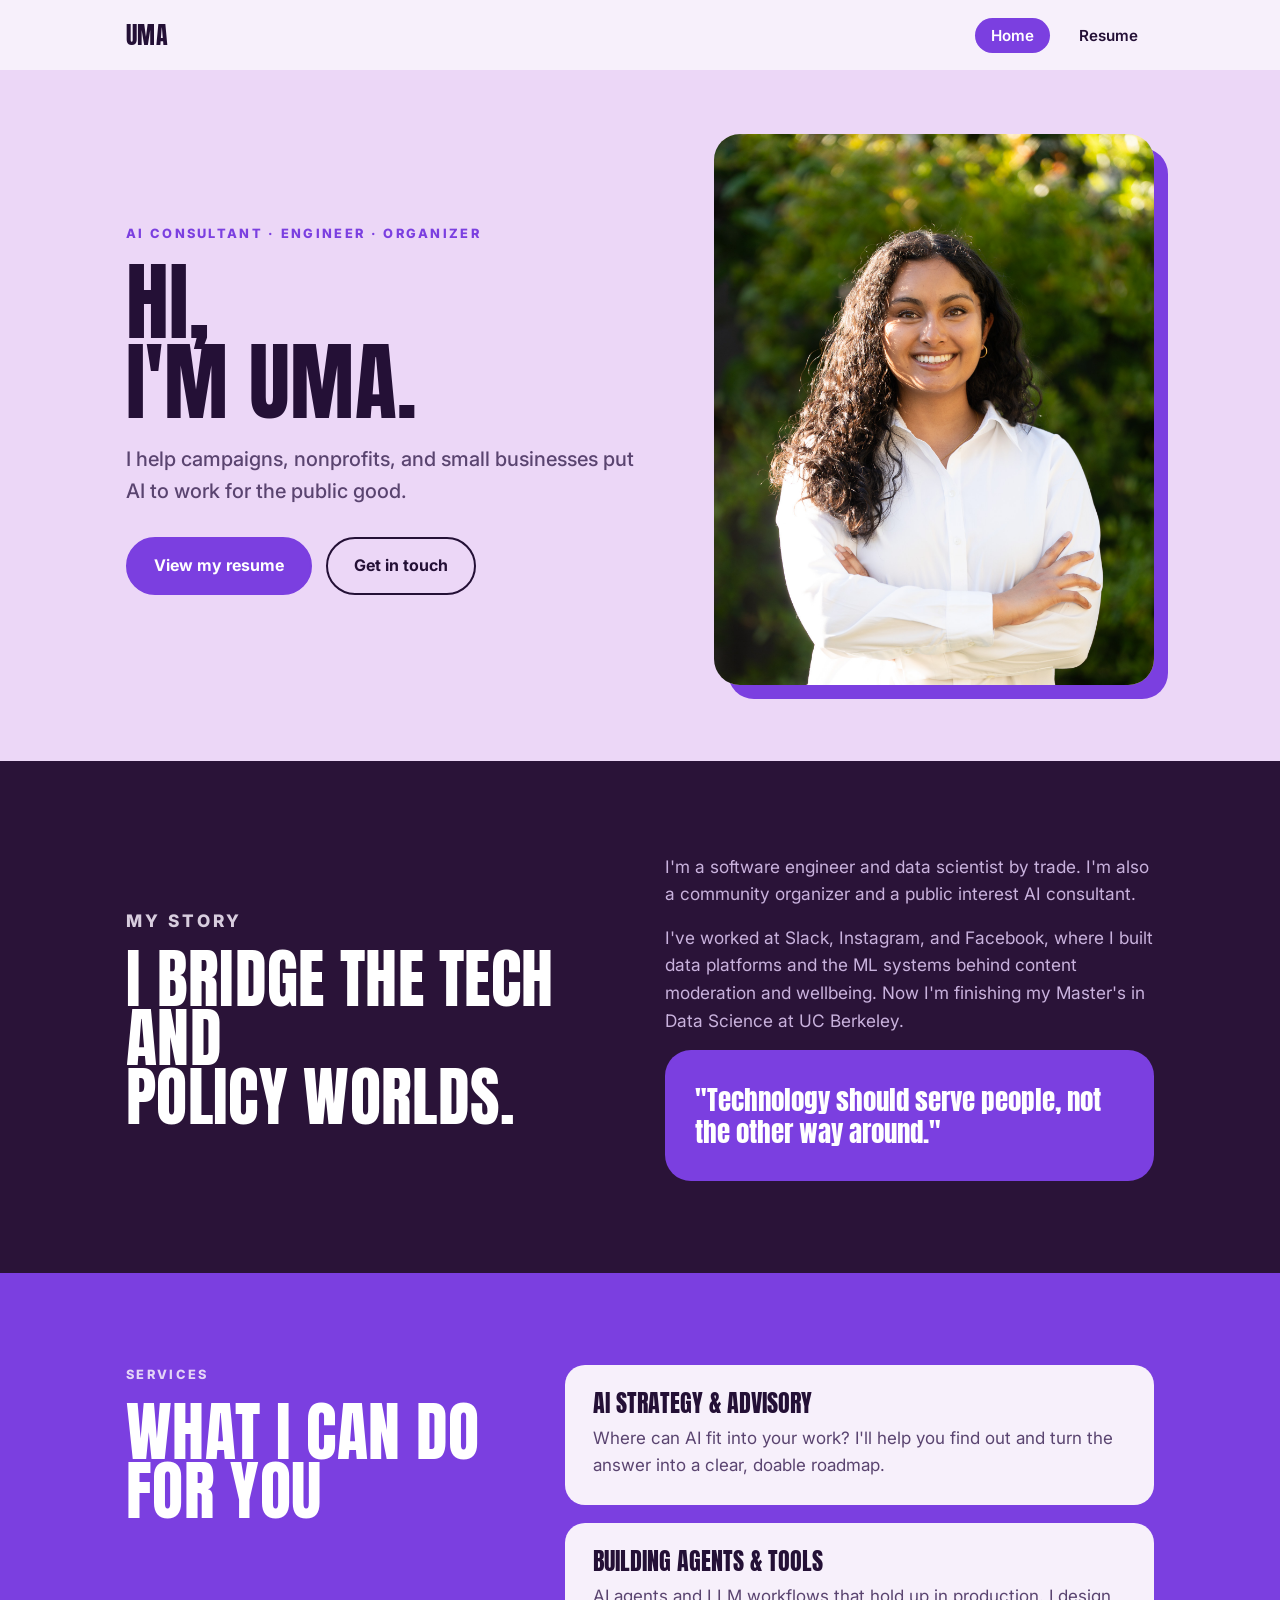
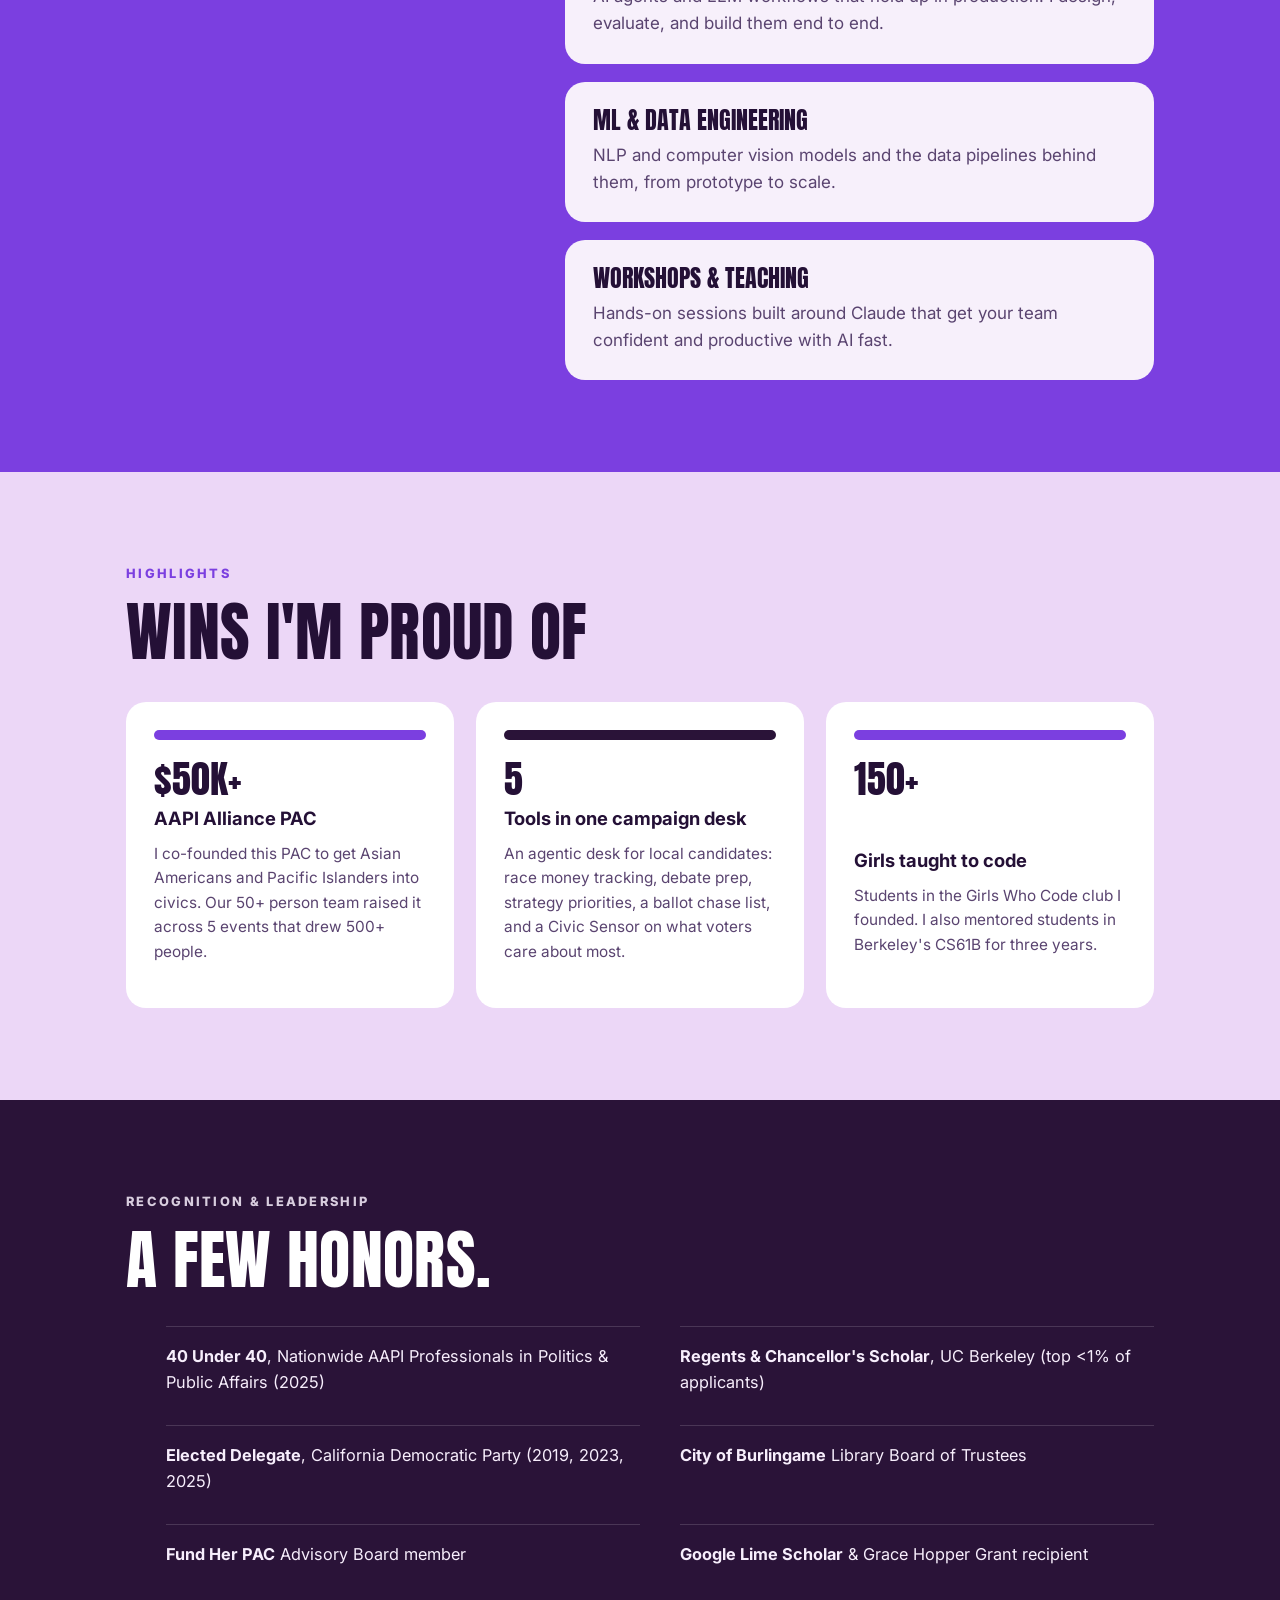
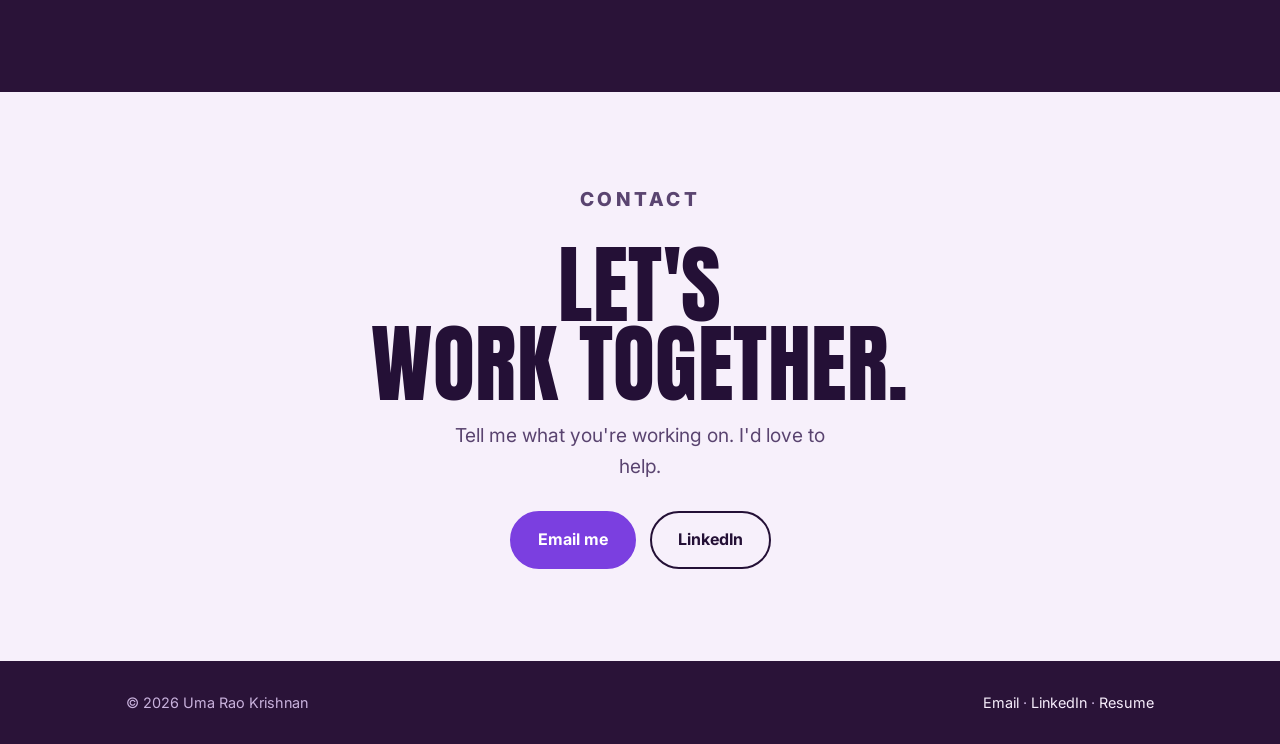
==== commit 7e11cff8: "Update story, PAC, and campaign desk copy Reword the My story section, update the AAPI Alliance PAC " ====
--- a/index.html
+++ b/index.html
@@ -43,11 +43,11 @@
     <div class="wrap story-grid">
       <div>
         <p class="eyebrow">My story</p>
-        <h2 class="h-lg">I bridge big&nbsp;tech &amp; public&nbsp;interest.</h2>
+        <h2 class="h-lg">I bridge the tech and policy&nbsp;worlds.</h2>
       </div>
       <div>
-        <p>I was a software engineer at Slack and interned at Instagram and Facebook, where I built data platforms and the ML systems behind content moderation and wellbeing.</p>
-        <p>Now I bring that experience to civic work in San Mateo County, and I'm finishing my Master's in Data Science at UC Berkeley.</p>
+        <p>I'm a software engineer and data scientist by trade. I'm also a community organizer and a public interest AI consultant.</p>
+        <p>I've worked at Slack, Instagram, and Facebook, where I built data platforms and the ML systems behind content moderation and wellbeing. Now I'm finishing my Master's in Data Science at UC Berkeley.</p>
         <div class="quote">"Technology should serve people, not the other way around."</div>
       </div>
     </div>
@@ -93,15 +93,15 @@
       <div class="wins">
         <div class="win">
           <div class="swatch" style="background:var(--grape)"></div>
-          <p class="num">$40K</p>
+          <p class="num">$50K+</p>
           <h3>AAPI Alliance PAC</h3>
-          <p>Raised across 5 events that drew 500+ people. I co-founded and lead this San Mateo County PAC and its 50+ person team.</p>
+          <p>I co-founded this PAC to get Asian Americans and Pacific Islanders into civics. Our 50+ person team raised it across 5 events that drew 500+ people.</p>
         </div>
         <div class="win">
           <div class="swatch" style="background:var(--aubergine)"></div>
-          <p class="num">3</p>
-          <h3>Civic AI agents</h3>
-          <p>Running in production for local campaigns: a Civic Sensor, a Representation Gap analyzer, and a Voter Propensity model.</p>
+          <p class="num">5</p>
+          <h3>Tools in one campaign desk</h3>
+          <p>An agentic desk for local candidates: race money tracking, debate prep, strategy priorities, a ballot chase list, and a Civic Sensor on what voters care about most.</p>
         </div>
         <div class="win">
           <div class="swatch" style="background:var(--grape)"></div>
